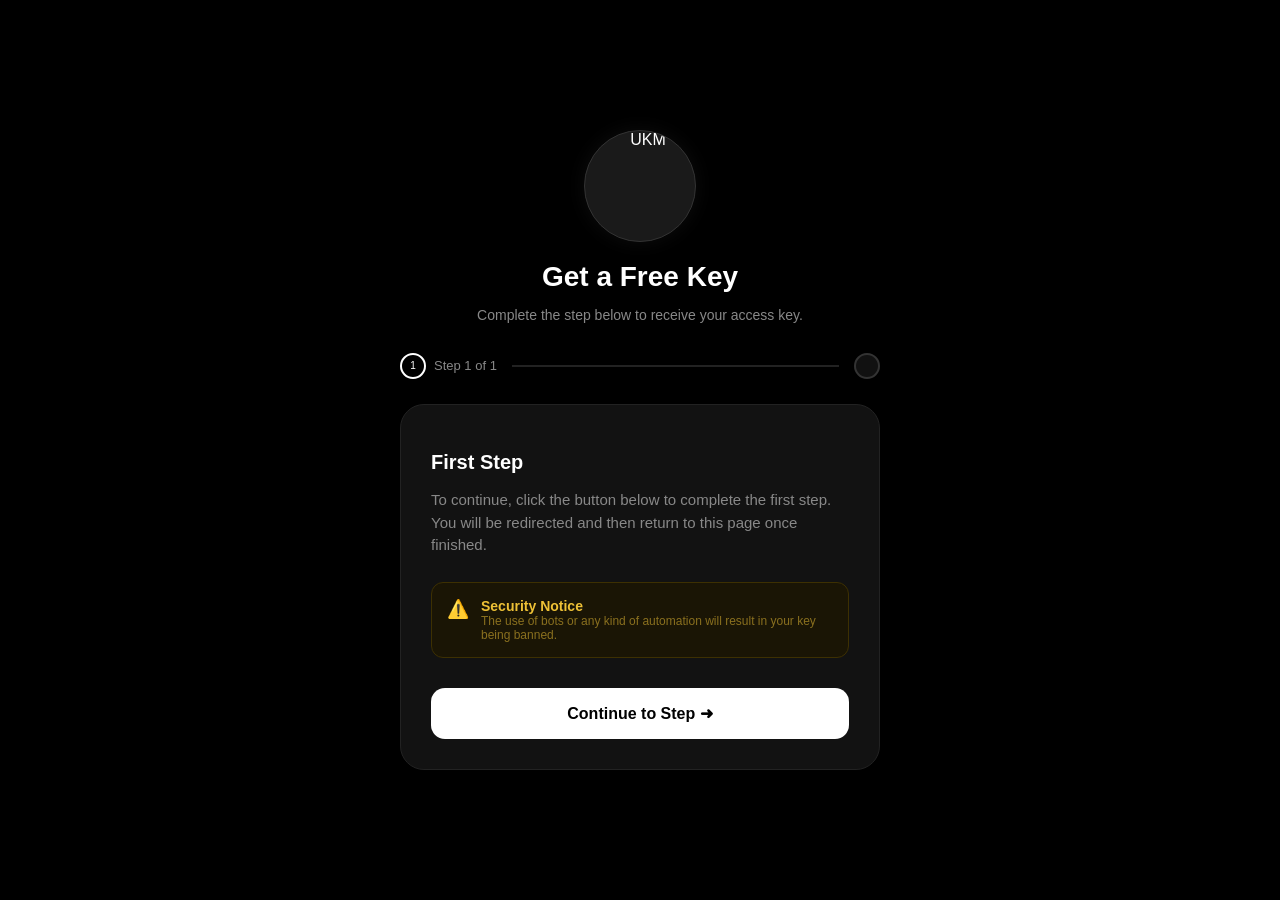
==== steps.html @ a729a686 "Add files via upload" ====
<!DOCTYPE html>
<html lang="en">
<head>
    <meta charset="UTF-8">
    <meta name="viewport" content="width=device-width, initial-scale=1.0">
    <title>Get a Free Key | Unknown Modz</title>
    <style>
        :root { --bg: #000000; --card: #121212; --text: #ffffff; --accent: #ffffff; --warning-bg: #1a1505; --warning-border: #3d3002; --warning-text: #eec136; }
        
        body { 
            background-color: var(--bg); 
            color: var(--text); 
            font-family: -apple-system, BlinkMacSystemFont, "Segoe UI", Roboto, sans-serif; 
            display: flex; 
            justify-content: center; 
            align-items: center; 
            min-height: 100vh; 
            margin: 0; 
            padding: 20px;
            box-sizing: border-box;
        }

        .container { 
            width: 100%; 
            max-width: 400px; 
            text-align: center; 
        }

        /* --- LOGO FIX FOR PC & MOBILE --- */
        .key-icon { 
            background: #1a1a1a; 
            width: 80px; 
            height: 80px; 
            border-radius: 50%; 
            display: flex; 
            justify-content: center; 
            align-items: center; 
            margin: 0 auto 15px; 
            border: 1px solid #333; 
            overflow: hidden;
            box-shadow: 0 0 20px rgba(255,255,255,0.05);
        }

        .key-icon img {
            width: 100%;
            height: 100%;
            object-fit: cover; 
        }

        @media (min-width: 768px) {
            .container { max-width: 480px; }
            .key-icon { width: 110px; height: 110px; } 
        }

        h1 { font-size: 28px; font-weight: bold; margin-bottom: 10px; }
        .subtitle { color: #888; font-size: 14px; margin-bottom: 30px; }
        
        .progress-container { display: flex; align-items: center; justify-content: space-between; margin-bottom: 25px; }
        .step-indicator { display: flex; align-items: center; gap: 8px; font-size: 13px; color: #888; }
        .circle { width: 22px; height: 22px; border: 2px solid #333; border-radius: 50%; display: flex; justify-content: center; align-items: center; font-size: 10px; }
        .circle.active { border-color: var(--text); color: var(--text); }
        .line { flex-grow: 1; height: 2px; background: #222; margin: 0 15px; }

        .card { background: var(--card); border: 1px solid #222; border-radius: 24px; padding: 30px; text-align: left; box-shadow: 0 10px 40px rgba(0,0,0,0.5); }
        h2 { font-size: 20px; margin-bottom: 15px; }
        .card-p { color: #888; font-size: 15px; line-height: 1.5; margin-bottom: 25px; }

        .warning { background: var(--warning-bg); border: 1px solid var(--warning-border); border-radius: 12px; padding: 15px; display: flex; gap: 12px; margin-bottom: 30px; }
        .warning-icon { color: var(--warning-text); font-size: 18px; }
        .warning-title { color: var(--warning-text); font-weight: bold; font-size: 14px; }
        .warning-text { color: #8a701f; font-size: 12px; }

        .btn { width: 100%; padding: 16px; background: #ffffff; color: #000; border: none; border-radius: 14px; font-size: 16px; font-weight: bold; cursor: pointer; transition: 0.3s ease; }
        .btn:hover { transform: scale(1.02); background: #00ff88; }
    </style>
</head>
<body>

<div class="container">
    <div class="key-icon">
        <img src="./assets/logo.png" alt="UKM">
    </div>
    <h1>Get a Free Key</h1>
    <p class="subtitle">Complete the step below to receive your access key.</p>

    <div class="progress-container">
        <div class="step-indicator">
            <div class="circle active">1</div>
            <span>Step 1 of 1</span>
        </div>
        <div class="line"></div>
        <div class="circle" style="background: #111;"></div>
    </div>

    <div class="card">
        <h2>First Step</h2>
        <p class="card-p">To continue, click the button below to complete the first step. You will be redirected and then return to this page once finished.</p>

        <div class="warning">
            <div class="warning-icon">⚠️</div>
            <div>
                <div class="warning-title">Security Notice</div>
                <div class="warning-text">The use of bots or any kind of automation will result in your key being banned.</div>
            </div>
        </div>

        <button class="btn" onclick="location.href='https://earnlinks.in/zs0xy'">
            Continue to Step ➜
        </button>
    </div>
</div>

</body>
</html>
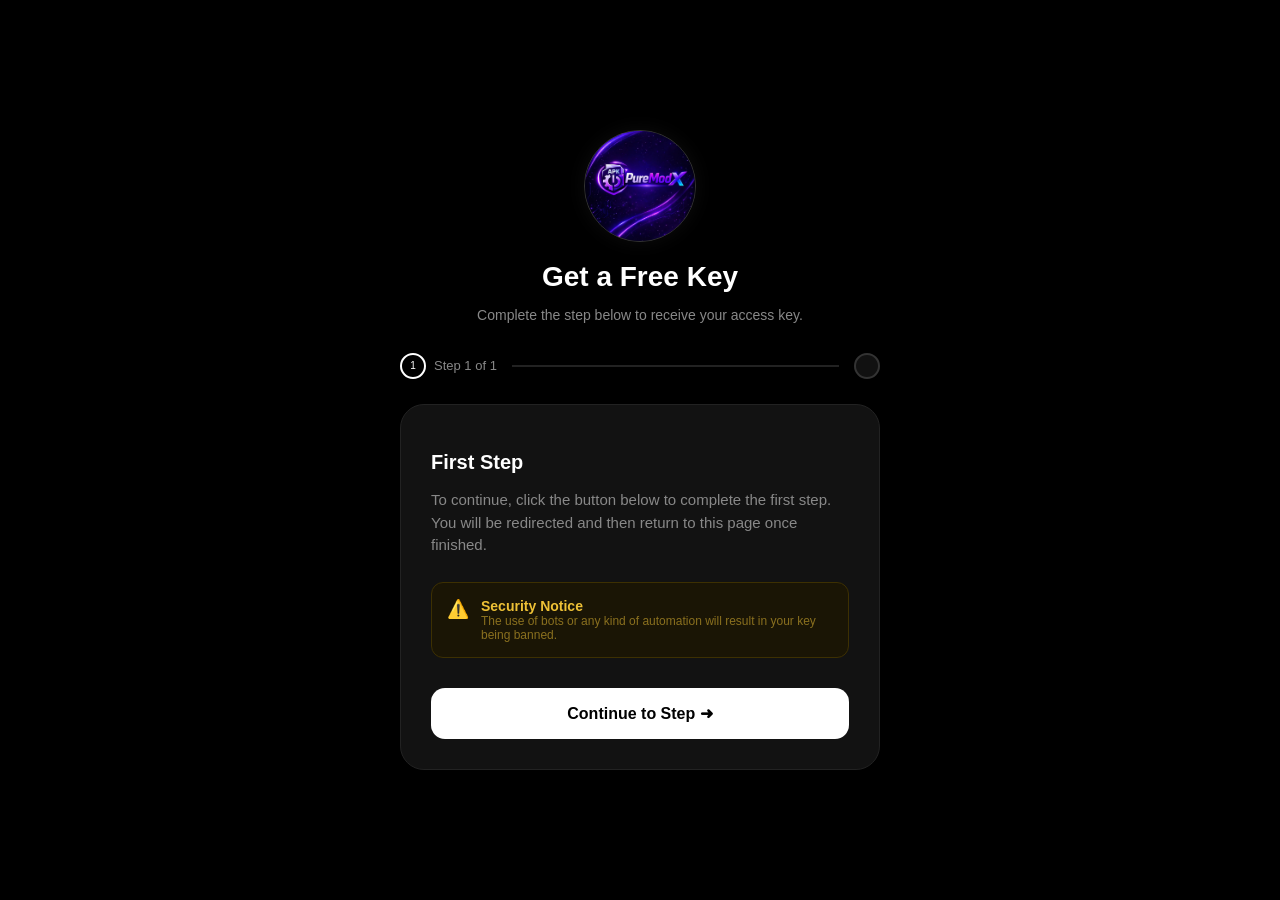
==== commit a49036b8: "Update steps.html" ====
--- a/steps.html
+++ b/steps.html
@@ -104,7 +104,7 @@
             </div>
         </div>
 
-        <button class="btn" onclick="location.href='https://earnlinks.in/zs0xy'">
+        <button class="btn" onclick="location.href='https://earnlinks.in/qfFQC'">
             Continue to Step ➜
         </button>
     </div>
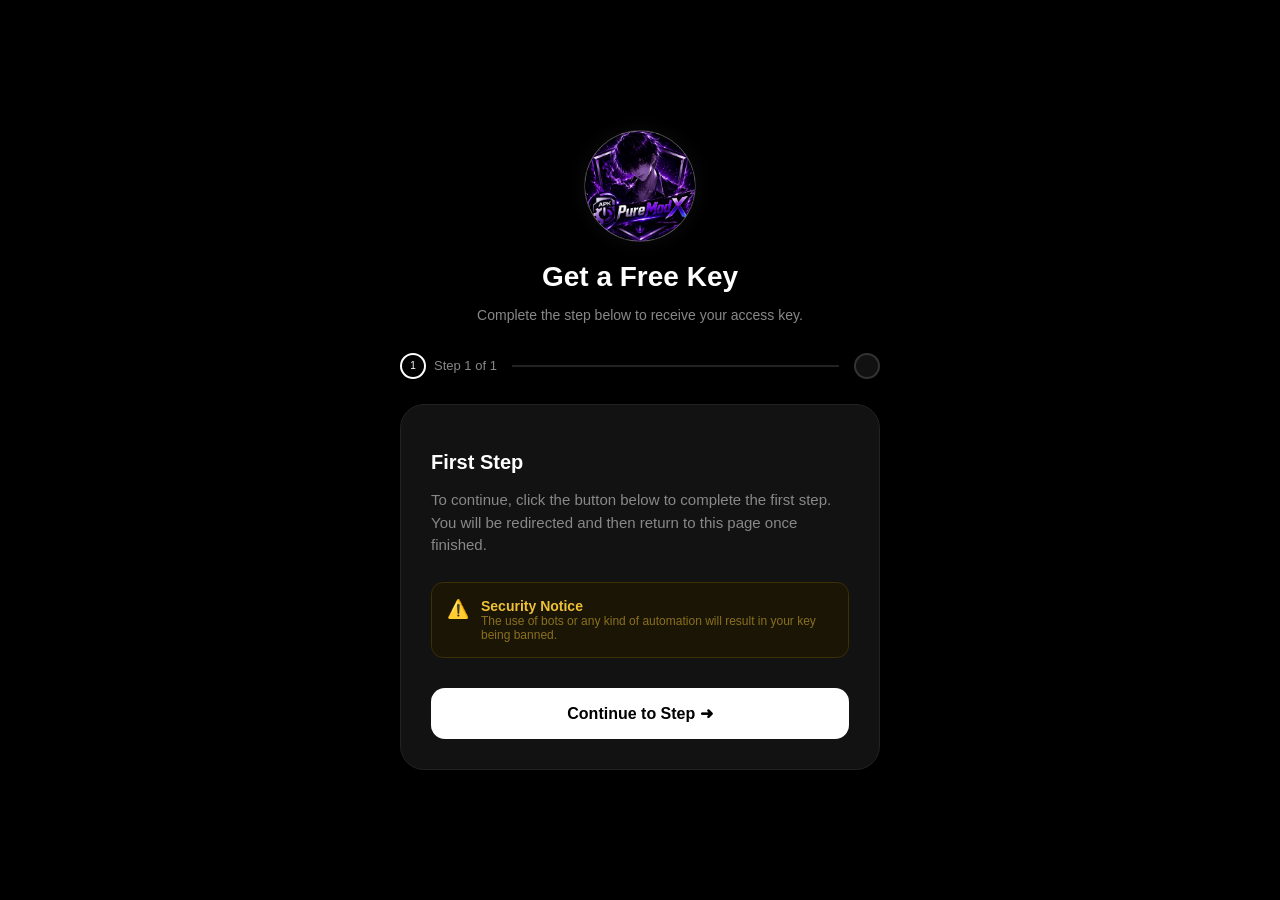
==== commit 6e062c43: "Update steps.html" ====
--- a/steps.html
+++ b/steps.html
@@ -104,7 +104,7 @@
             </div>
         </div>
 
-        <button class="btn" onclick="location.href='https://earnlinks.in/qfFQC'">
+        <button class="btn" onclick="location.href='https://urlking.in/aa8132'">
             Continue to Step ➜
         </button>
     </div>
